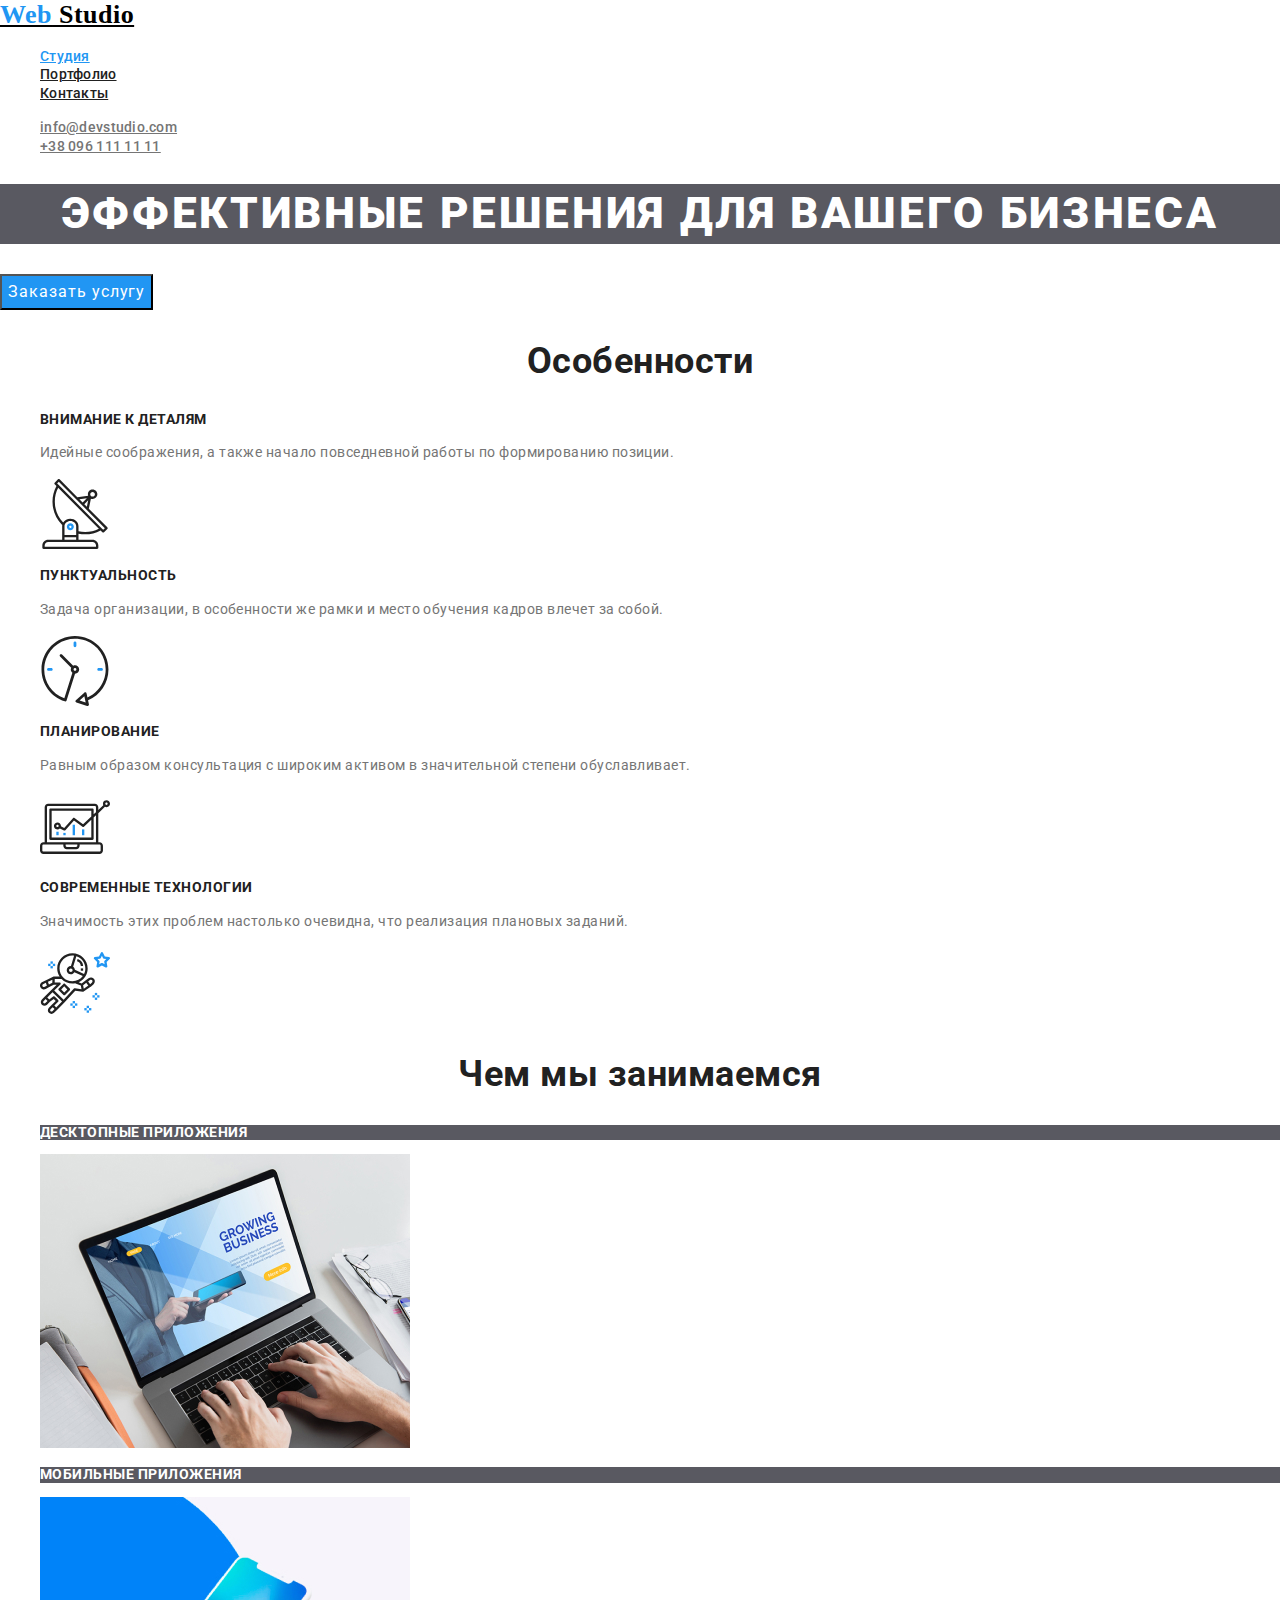
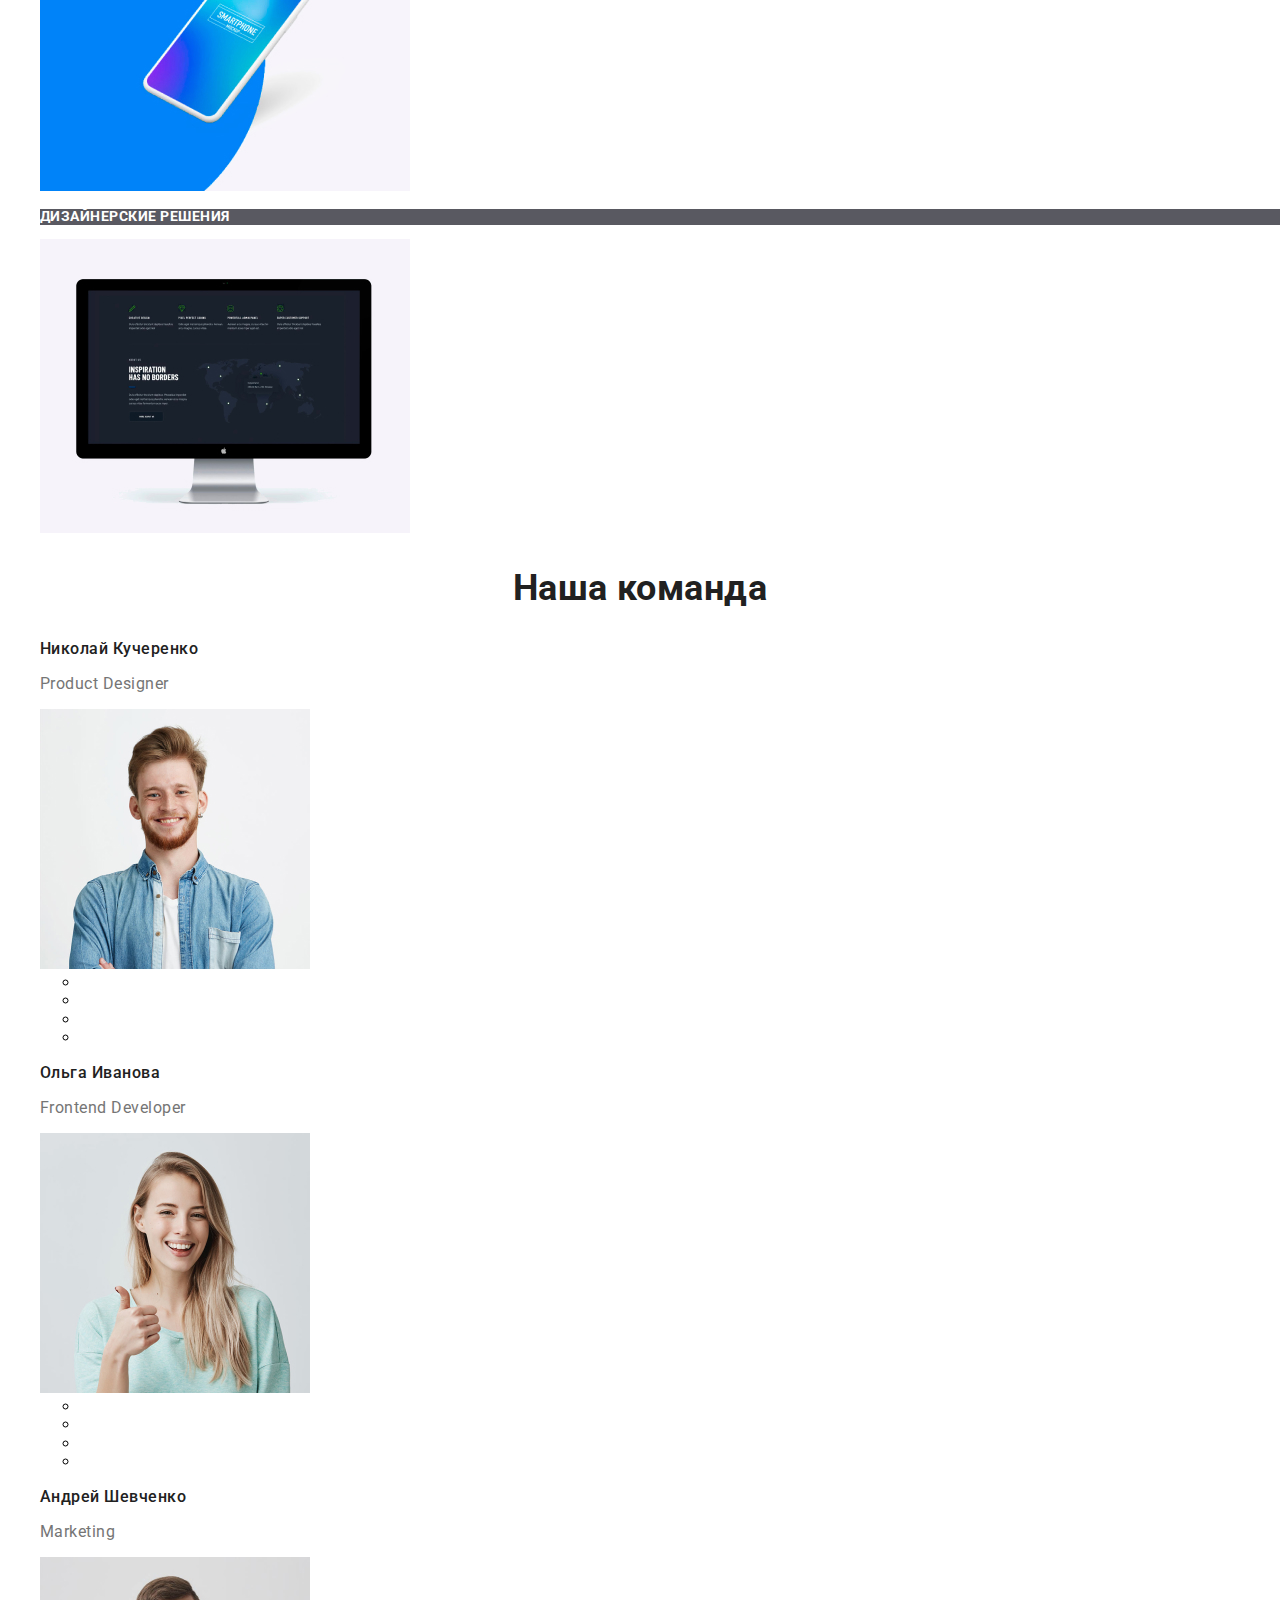
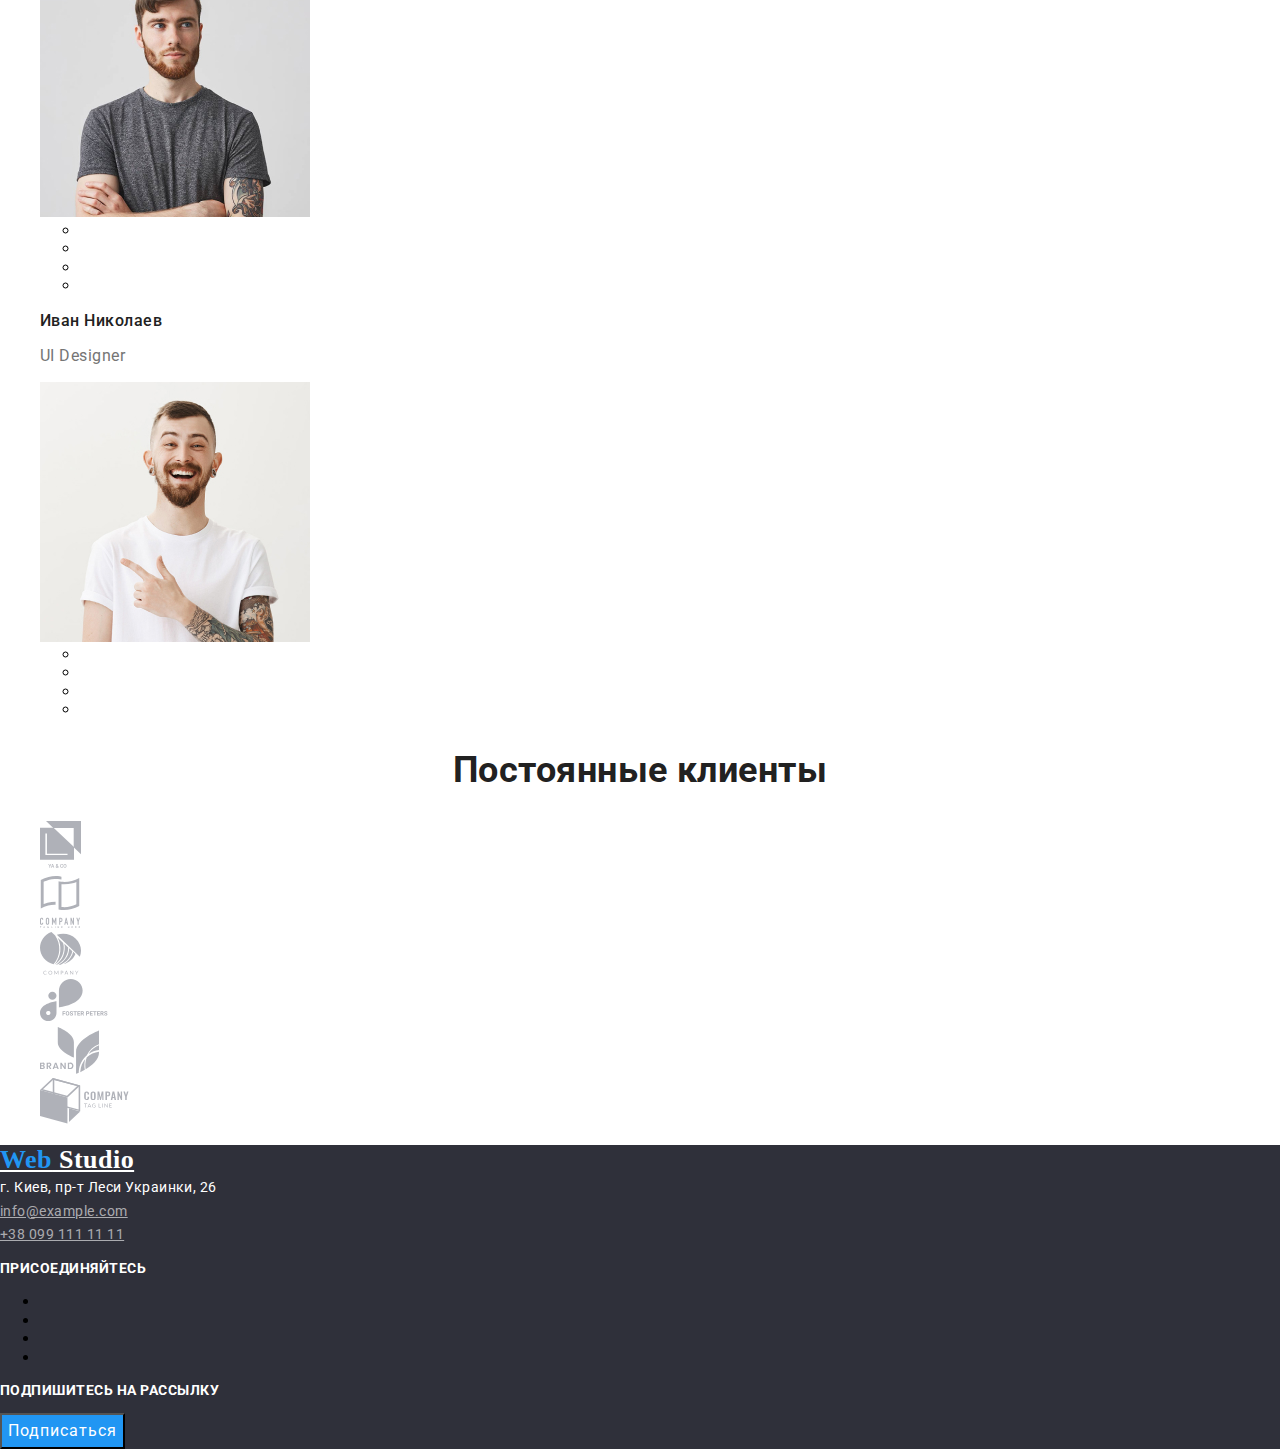
==== index.html @ f07bfd19 "Copied files from hw 2" ====
<!DOCTYPE html>
<html lang="ru">
  <head>
    <meta charset="UTF-8" />
    <meta name="viewport" content="width=device-width, initial-scale=1.0" />
    <title>Студия</title>
    <link
      href="https://fonts.googleapis.com/css2?family=Raleway:wght@700&family=Roboto:wght@400;500;700;900&display=swap"
      rel="stylesheet"
    />
    <link rel="stylesheet" href="./css/normalize.css" />
    <link rel="stylesheet" href="./css/common.css" />
    <link rel="stylesheet" href="./css/main.css" />
  </head>

  <body>
    <!-- Header container -->
    <header>
      <nav>
        <a href="/" class="logo"><span class="logo-web">Web</span> Studio</a>

        <ul class="navigation list">
          <li><a href="" class="link current">Студия</a></li>
          <li><a href="./portfolio.html" class="link">Портфолио</a></li>
          <li><a href="" class="link">Контакты</a></li>
        </ul>
      </nav>

      <ul class="contacts-nav list">
        <li>
          <a href="mailto:info@devstudio.com">info@devstudio.com</a>
        </li>
        <li>
          <a href="tel:+380961111111">+38 096 111 11 11</a>
        </li>
      </ul>
    </header>

    <main>
      <!-- Hero section 1 -->
      <section class="hero">
        <h1 class="hero-title">Эффективные решения для вашего бизнеса</h1>
        <button class="button">Заказать услугу</button>
      </section>

      <!--   Особенности section 2 -->
      <section class="section">
        <h2 class="section-title">Особенности</h2>
        <ul class="list">
          <li>
            <h3>Внимание к деталям</h3>
            <p class="section-text">
              Идейные соображения, а также начало повседневной работы по
              формированию позиции.
            </p>
            <img src="./images/antenna.svg" alt="Антенна" />
          </li>
          <li>
            <h3>Пунктуальность</h3>
            <p class="section-text">
              Задача организации, в особенности же рамки и место обучения кадров
              влечет за собой.
            </p>
            <img src="./images/clock.svg" alt="Часы" />
          </li>
          <li>
            <h3>Планирование</h3>
            <p class="section-text">
              Равным образом консультация с широким активом в значительной
              степени обуславливает.
            </p>
            <img src="./images/diagram.svg" alt="Диаграмма" />
          </li>
          <li>
            <h3>Современные технологии</h3>
            <p class="section-text">
              Значимость этих проблем настолько очевидна, что реализация
              плановых заданий.
            </p>
            <img src="./images/astronaut.svg" alt="Астронавт" />
          </li>
        </ul>
      </section>

      <!-- Чем мы занимаемся section 3-->
      <section class="section">
        <h2 class="section-title">Чем мы занимаемся</h2>
        <ul class="work-item list">
          <li>
            <h3>Десктопные приложения</h3>
            <img
              src="./images/desktop.jpg"
              alt="Изображение ноутбука"
              width="370"
            />
          </li>
          <li>
            <h3>Мобильные приложения</h3>
            <img
              src="./images/mobile.jpg"
              alt="Изображение мобильного телефона"
              width="370"
            />
          </li>
          <li>
            <h3>Дизайнерские решения</h3>
            <img
              src="./images/monitor.jpg"
              alt="Изображение монитора"
              width="370"
            />
          </li>
        </ul>
      </section>
      <!-- Наша команда section 4 -->
      <section class="section">
        <h2 class="section-title">Наша команда</h2>
        <ul class="list">
          <li>
            <h3 class="team-title">Николай Кучеренко</h3>
            <p class="team-text" lang="en">Product Designer</p>
            <img
              src="./images/designer.jpg"
              alt="Дизайнер Николай Кучеренко"
              width="270"
            />
            <ul>
              <li>
                <a href="" aria-label="ссылка Инстаграм"></a>
              </li>
              <li>
                <a href="" aria-label="ссылка Твиттер"></a>
              </li>
              <li>
                <a href="" aria-label="ссылка Фейсбук"></a>
              </li>
              <li>
                <a href="" aria-label="ссылка Линкедин"></a>
              </li>
            </ul>
          </li>
          <li>
            <h3 class="team-title">Ольга Иванова</h3>
            <p class="team-text" lang="en">Frontend Developer</p>
            <img
              src="./images/developer.jpg"
              alt="Фронтенд Ольга Иванова"
              width="270"
            />
            <ul>
              <li>
                <a href="" aria-label="ссылка Инстаграм"></a>
              </li>
              <li>
                <a href="" aria-label="ссылка Твиттер"></a>
              </li>
              <li>
                <a href="" aria-label="ссылка Фейсбук"></a>
              </li>
              <li>
                <a href="" aria-label="ссылка Линкедин"></a>
              </li>
            </ul>
          </li>
          <li>
            <h3 class="team-title">Андрей Шевченко</h3>
            <p class="team-text" lang="en">Marketing</p>
            <img
              src="./images/marketing.jpg"
              alt="Маркетолог Андрей Шевченко"
              width="270"
            />
            <ul>
              <li>
                <a href="" aria-label="ссылка Инстаграм"></a>
              </li>
              <li>
                <a href="" aria-label="ссылка Твиттер"></a>
              </li>
              <li>
                <a href="" aria-label="ссылка Фейсбук"></a>
              </li>
              <li>
                <a href="" aria-label="ссылка Линкедин"></a>
              </li>
            </ul>
          </li>
          <li>
            <h3 class="team-title">Иван Николаев</h3>
            <p class="team-text" lang="en">UI Designer</p>
            <img
              src="./images/ui.jpg"
              alt="Дизайнер Иван Николаев"
              width="270"
            />
            <ul>
              <li>
                <a href="" aria-label="ссылка Инстаграм"></a>
              </li>
              <li>
                <a href="" aria-label="ссылка Твиттер"></a>
              </li>
              <li>
                <a href="" aria-label="ссылка Фейсбук"></a>
              </li>
              <li>
                <a href="" aria-label="ссылка Линкедин"></a>
              </li>
            </ul>
          </li>
        </ul>
      </section>
      <!-- Постоянные клиенты section 5 -->
      <section class="section">
        <h2 class="section-title">Постоянные клиенты</h2>
        <ul class="list">
          <li>
            <a href="">
              <img src="./images/logo1.svg" alt="Логотип компании" />
            </a>
          </li>
          <li>
            <a href="">
              <img src="./images/logo2.svg" alt="Логотип компании" />
            </a>
          </li>
          <li>
            <a href="">
              <img src="./images/logo3.svg" alt="Логотип компании" />
            </a>
          </li>
          <li>
            <a href="">
              <img src="./images/logo4.svg" alt="Логотип компании" />
            </a>
          </li>
          <li>
            <a href="">
              <img src="./images/logo5.svg" alt="Логотип компании" />
            </a>
          </li>
          <li>
            <a href="">
              <img src="./images/logo6.svg" alt="Логотип компании" />
            </a>
          </li>
        </ul>
      </section>
    </main>

    <!-- Footer container-->
    <footer class="footer">
      <div>
        <a href="/" class="footer-logo"
          ><span class="logo-web">Web</span> Studio</a
        >
        <address class="adress">
          г. Киев, пр-т Леси Украинки, 26 <br />
          <a href="mailto:info@example.com">info@example.com</a><br />
          <a href="tel:+380991111111">+38 099 111 11 11</a>
        </address>
      </div>

      <div>
        <p class="footer-title">Присоединяйтесь</p>
        <ul>
          <li>
            <a href="" aria-label="ссылка Инстаграм"></a>
          </li>
          <li>
            <a href="" aria-label="ссылка Твиттер"></a>
          </li>
          <li>
            <a href="" aria-label="ссылка Фейсбук"></a>
          </li>
          <li>
            <a href="" aria-label="ссылка Линкедин"></a>
          </li>
        </ul>
      </div>

      <div>
        <p class="footer-title">Подпишитесь на рассылку</p>
        <button class="button">Подписаться</button>
      </div>
    </footer>
  </body>
</html>
---- css/main.css ----
/*секция Преимущества  внимание к деталям - hover */
/* Контакты hover +focus */

/* основной color: #212121; секции*/
/* вторичный color: #757575; абзацы */
/* белый color: #FFFFFF; h1, футер, чем мы занимаемся */
/* синий акцент color: #2196F3; ховер, фон кнопок, синий цвет */
/* футер rgba(255, 255, 255, 0.6); */
/* вторичный background: #F5F4FA */

:root {
  --primary-text-color: #757575;
  --title-text-color: #212121;
  --accent-color: #2196f3;
  --white-color: #ffffff;
}
body {
  /* color: #212121; */
  background-color: var(--white-color);

  font-family: Roboto, sans-serif;
  font-weight: 700;
  letter-spacing: 0.03em;
}
h3 {
  color: var(--title-text-color);

  font-size: 14px;
  line-height: 1.14;
  text-transform: uppercase;
}
.list {
  list-style: none;
}

/* Header/Navigation */
.logo {
  color: #000000;

  font-family: Raleway sans-serif;
  font-size: 26px;
  line-height: 1.19;
}
.logo-web {
  color: var(--accent-color);

  font-family: Raleway sans-serif;
  font-size: 26px;
  line-height: 1.19;
}

.navigation .link {
  color: var(--title-text-color);

  font-weight: 500;
  font-size: 14px;
  line-height: 1.14;
  letter-spacing: 0.02em;
}
.navigation .link:hover,
.navigation .link:focus {
  color: var(--accent-color);
}
.navigation .link.current {
  color: var(--accent-color);
}

.contacts-nav a {
  color: var(--primary-text-color);

  font-weight: 500;
  font-size: 14px;
  line-height: 1.14;
  letter-spacing: 0.02em;
}
.contacts-nav a:hover,
.contacts-nav a:focus {
  color: var(--accent-color);
}

/* Hero section 1 */
.hero {
}
.hero-title {
  color: var(--white-color);
  background-color: rgba(47, 48, 58, 0.8);

  font-weight: 900;
  font-size: 44px;
  line-height: 1.36;
  text-align: center;
  letter-spacing: 0.06em;
  text-transform: uppercase;
}
.button {
  font-family: inherit;
  color: var(--white-color);
  background-color: var(--accent-color);

  font-size: 16px;
  line-height: 1.875;
  letter-spacing: 0.06em;

  text-align: center;
}

/* Sections */
.section {
}
.section-title {
  color: var(--title-text-color);

  font-size: 36px;
  line-height: 1.17;
  text-align: center;
}
.section-text {
  color: var(--primary-text-color);

  font-weight: 400;
  font-size: 14px;
  line-height: 1.71;
}

.work-item h3 {
  color: var(--white-color);
  background-color: rgba(47, 48, 58, 0.8);

  font-size: 14px;
  line-height: 1.14;
  text-transform: uppercase;
}
.team-title {
  color: var(--title-text-color);

  font-weight: 500;
  font-size: 16px;
  line-height: 1.19;
  text-transform: none;
}
.team-text {
  color: var(--primary-text-color);

  font-weight: 400;
  font-size: 16px;
  line-height: 1.19;
}

/* Footer */
.footer {
  background-color: #2f303a;
}
.footer-logo {
  color: var(--white-color);

  font-family: Raleway sans-serif;
  font-size: 26px;
  line-height: 1.19;
}
.adress {
  color: var(--white-color);

  font-style: normal;
  font-weight: 400;
  font-size: 14px;
  line-height: 1.71;
}
.adress a {
  color: rgba(255, 255, 255, 0.6);
}
.footer-title {
  color: var(--white-color);

  font-size: 14px;
  line-height: 1.14;
  text-transform: uppercase;
}

/* ПОРТФОЛИО */
.work-types {
}
.portfolio-button {
  color: var(--title-text-color);
  background-color: #f5f4fa;

  font-weight: 500;
  font-size: 16px;
  line-height: 1.625;
}
.work-types button:hover,
.work-types button:focus {
  color: var(--white-color);
  background-color: var(--accent-color);
}

.portfolio-title {
  color: var(--title-text-color);

  font-size: 18px;
  line-height: 2;
  letter-spacing: 0.06em;
}
.portfolio-text {
  color: var(--primary-text-color);

  font-weight: 400;
  font-size: 16px;
  line-height: 1.875;
}
.description {
  color: var(--title-text-color);

  font-weight: normal;
  font-size: 18px;
  line-height: 1.56;
}
.description:hover {
  color: var(--white-color);
  background-color: var(--accent-color);
}
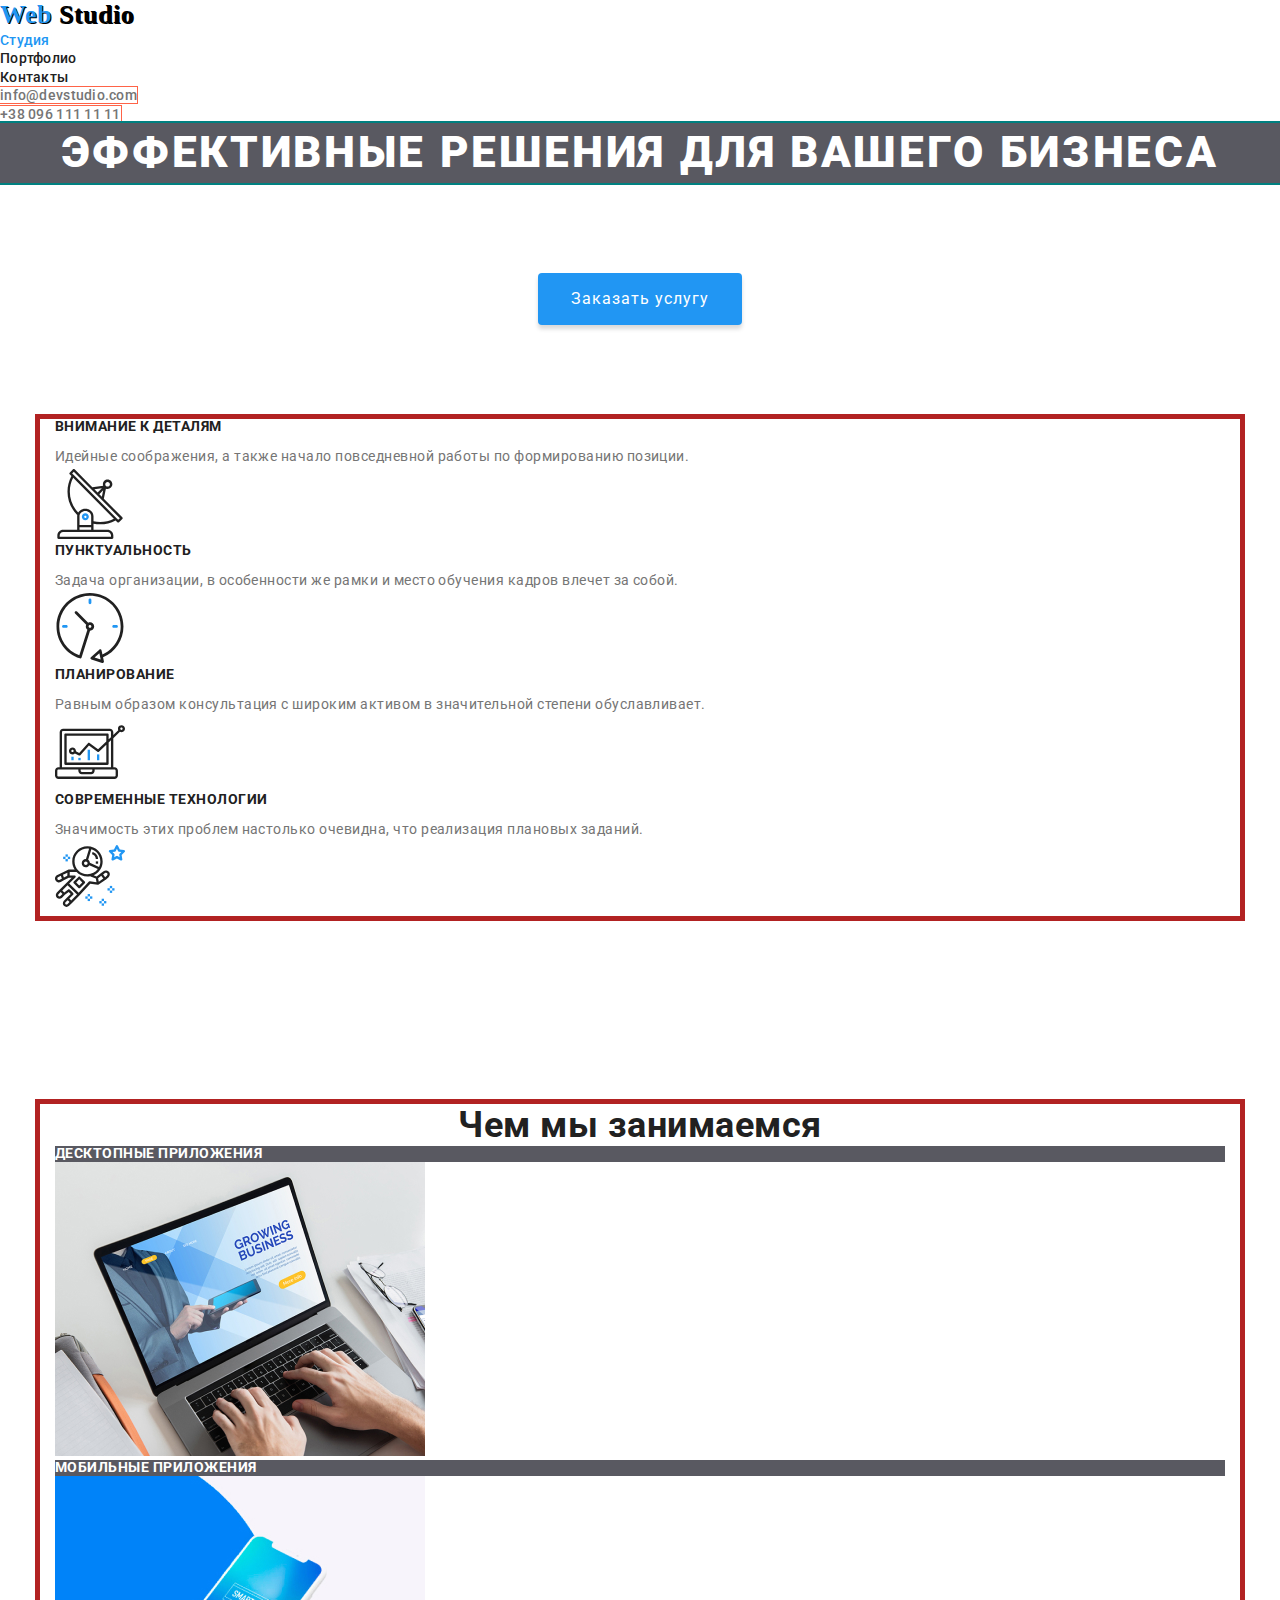
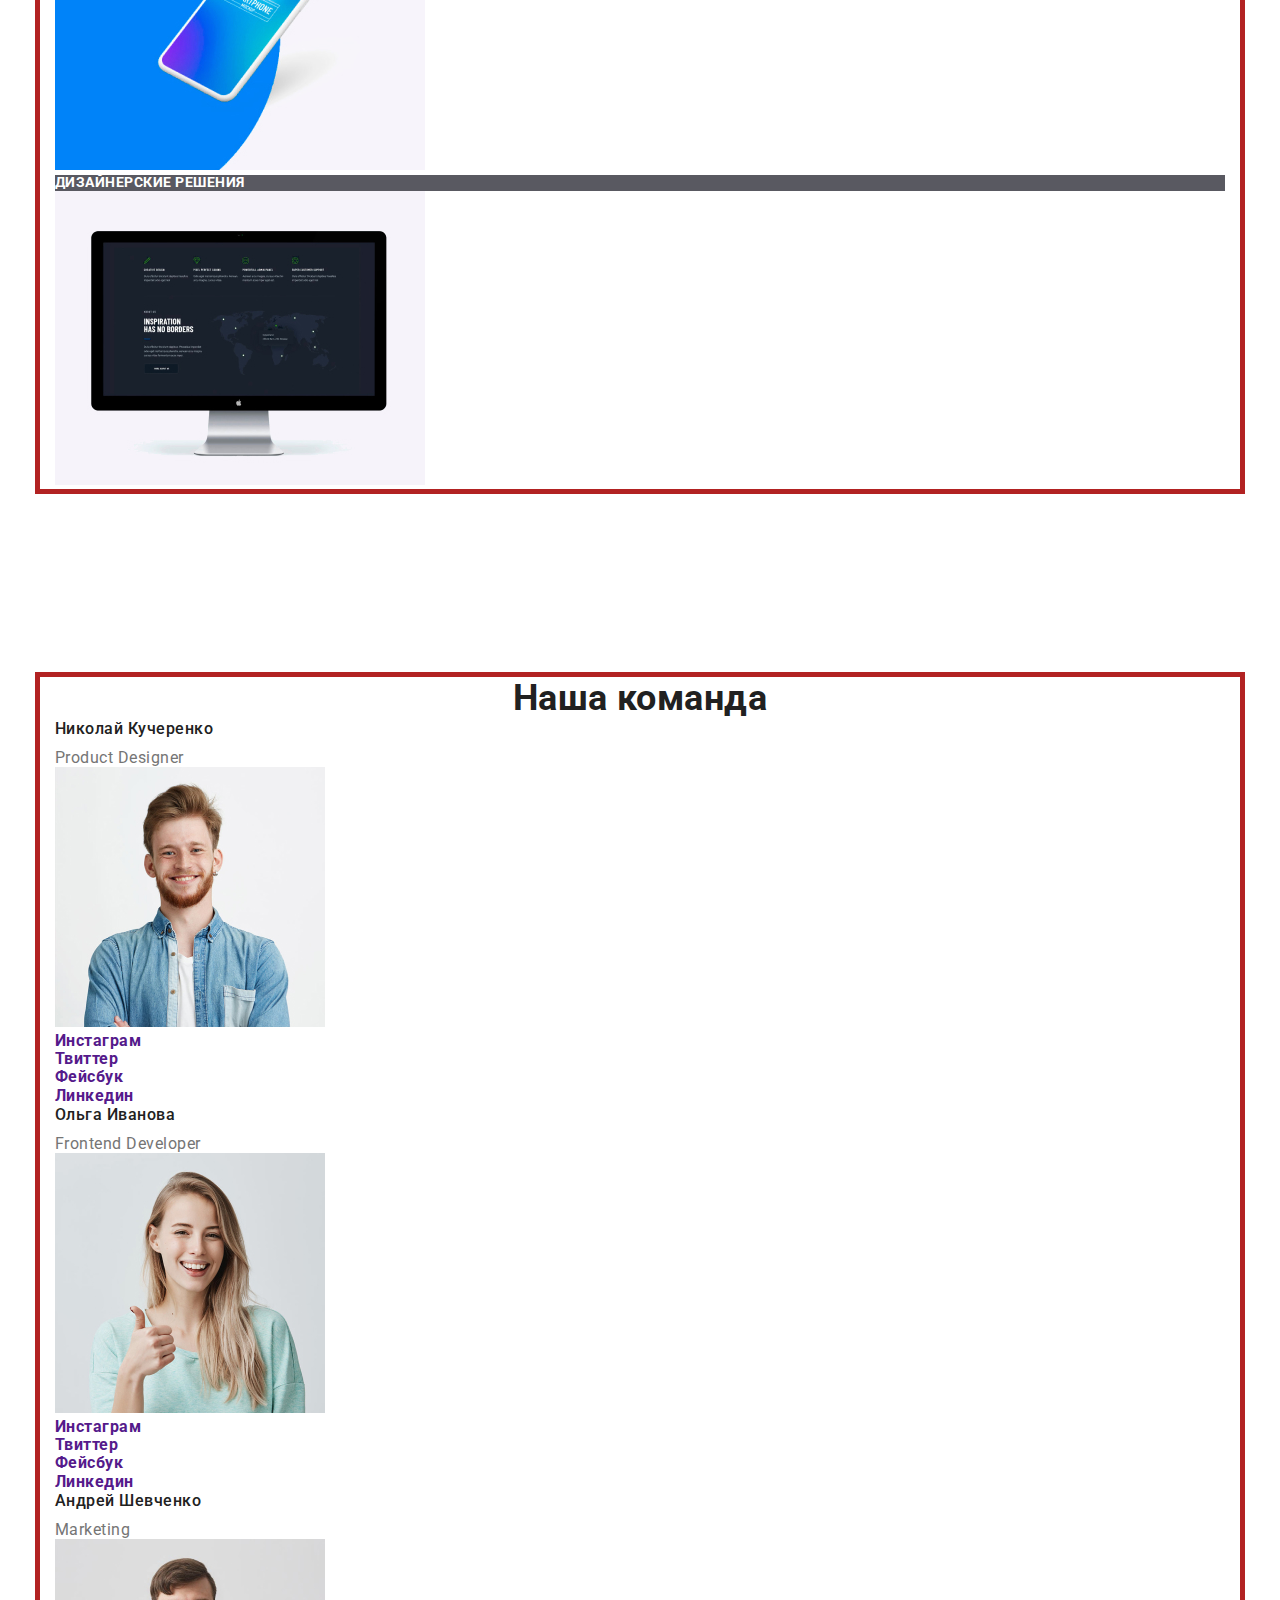
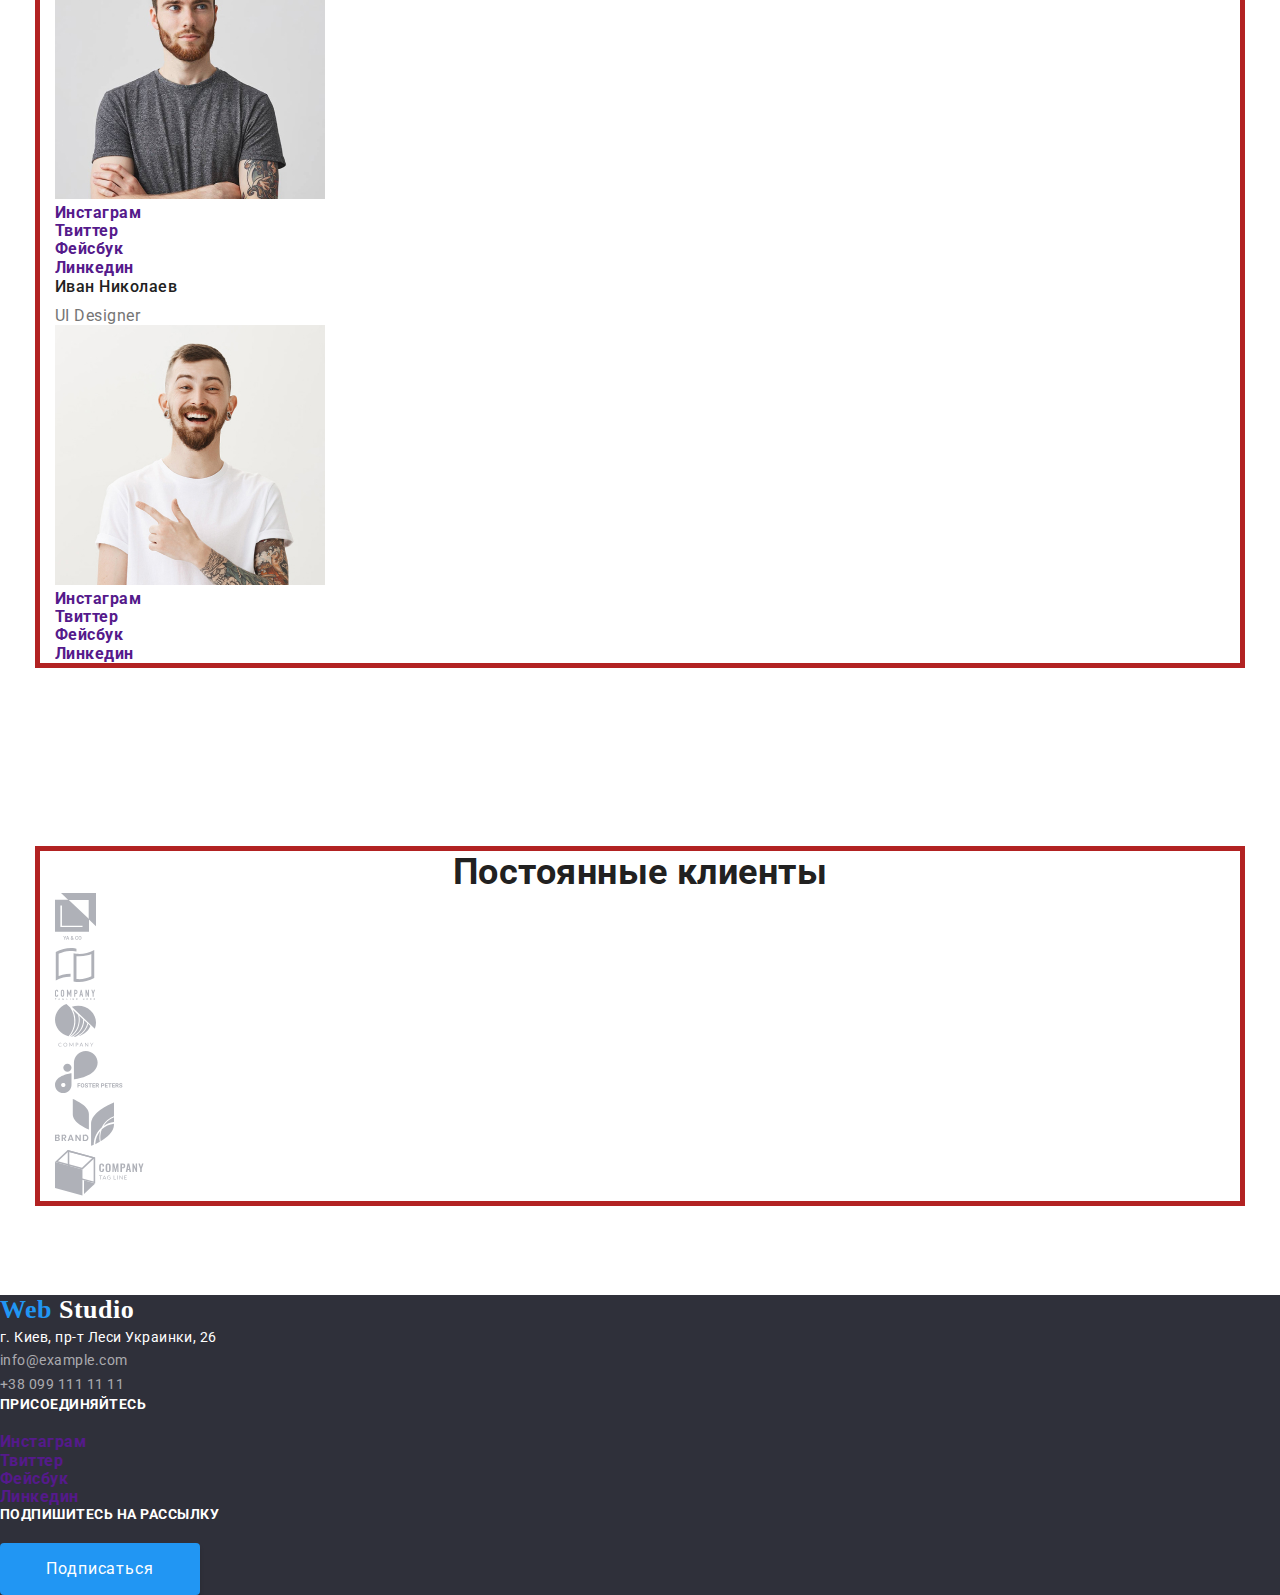
==== commit 6c1eb435: "Добавляет блоки" ====
--- a/index.html
+++ b/index.html
@@ -45,206 +45,215 @@
 
       <!--   Особенности section 2 -->
       <section class="section">
-        <h2 class="section-title">Особенности</h2>
-        <ul class="list">
-          <li>
-            <h3>Внимание к деталям</h3>
-            <p class="section-text">
-              Идейные соображения, а также начало повседневной работы по
-              формированию позиции.
-            </p>
-            <img src="./images/antenna.svg" alt="Антенна" />
-          </li>
-          <li>
-            <h3>Пунктуальность</h3>
-            <p class="section-text">
-              Задача организации, в особенности же рамки и место обучения кадров
-              влечет за собой.
-            </p>
-            <img src="./images/clock.svg" alt="Часы" />
-          </li>
-          <li>
-            <h3>Планирование</h3>
-            <p class="section-text">
-              Равным образом консультация с широким активом в значительной
-              степени обуславливает.
-            </p>
-            <img src="./images/diagram.svg" alt="Диаграмма" />
-          </li>
-          <li>
-            <h3>Современные технологии</h3>
-            <p class="section-text">
-              Значимость этих проблем настолько очевидна, что реализация
-              плановых заданий.
-            </p>
-            <img src="./images/astronaut.svg" alt="Астронавт" />
-          </li>
-        </ul>
+        <div class="container">
+          <h2 class="is-hidden">Особенности</h2>
+          <ul class="list">
+            <li>
+              <h3 class="features-title">Внимание к деталям</h3>
+              <p class="section-text">
+                Идейные соображения, а также начало повседневной работы по
+                формированию позиции.
+              </p>
+              <img src="./images/antenna.svg" alt="Антенна" />
+            </li>
+            <li>
+              <h3 class="features-title">Пунктуальность</h3>
+              <p class="section-text">
+                Задача организации, в особенности же рамки и место обучения
+                кадров влечет за собой.
+              </p>
+              <img src="./images/clock.svg" alt="Часы" />
+            </li>
+            <li>
+              <h3 class="features-title">Планирование</h3>
+              <p class="section-text">
+                Равным образом консультация с широким активом в значительной
+                степени обуславливает.
+              </p>
+              <img src="./images/diagram.svg" alt="Диаграмма" />
+            </li>
+            <li>
+              <h3 class="features-title">Современные технологии</h3>
+              <p class="section-text">
+                Значимость этих проблем настолько очевидна, что реализация
+                плановых заданий.
+              </p>
+              <img src="./images/astronaut.svg" alt="Астронавт" />
+            </li>
+          </ul>
+        </div>
       </section>
 
       <!-- Чем мы занимаемся section 3-->
       <section class="section">
-        <h2 class="section-title">Чем мы занимаемся</h2>
-        <ul class="work-item list">
-          <li>
-            <h3>Десктопные приложения</h3>
-            <img
-              src="./images/desktop.jpg"
-              alt="Изображение ноутбука"
-              width="370"
-            />
-          </li>
-          <li>
-            <h3>Мобильные приложения</h3>
-            <img
-              src="./images/mobile.jpg"
-              alt="Изображение мобильного телефона"
-              width="370"
-            />
-          </li>
-          <li>
-            <h3>Дизайнерские решения</h3>
-            <img
-              src="./images/monitor.jpg"
-              alt="Изображение монитора"
-              width="370"
-            />
-          </li>
-        </ul>
-      </section>
+        <div class="container">
+          <h2 class="section-title">Чем мы занимаемся</h2>
+          <ul class="work-item list">
+            <li>
+              <h3 class="work-title">Десктопные приложения</h3>
+              <img
+                src="./images/desktop.jpg"
+                alt="Изображение ноутбука"
+                width="370"
+              />
+            </li>
+            <li>
+              <h3 class="work-title">Мобильные приложения</h3>
+              <img
+                src="./images/mobile.jpg"
+                alt="Изображение мобильного телефона"
+                width="370"
+              />
+            </li>
+            <li>
+              <h3 class="work-title">Дизайнерские решения</h3>
+              <img
+                src="./images/monitor.jpg"
+                alt="Изображение монитора"
+                width="370"
+              />
+            </li>
+          </ul>
+        </div>
+      </section>
+
       <!-- Наша команда section 4 -->
       <section class="section">
-        <h2 class="section-title">Наша команда</h2>
-        <ul class="list">
-          <li>
-            <h3 class="team-title">Николай Кучеренко</h3>
-            <p class="team-text" lang="en">Product Designer</p>
-            <img
-              src="./images/designer.jpg"
-              alt="Дизайнер Николай Кучеренко"
-              width="270"
-            />
-            <ul>
-              <li>
-                <a href="" aria-label="ссылка Инстаграм"></a>
-              </li>
-              <li>
-                <a href="" aria-label="ссылка Твиттер"></a>
-              </li>
-              <li>
-                <a href="" aria-label="ссылка Фейсбук"></a>
-              </li>
-              <li>
-                <a href="" aria-label="ссылка Линкедин"></a>
-              </li>
-            </ul>
-          </li>
-          <li>
-            <h3 class="team-title">Ольга Иванова</h3>
-            <p class="team-text" lang="en">Frontend Developer</p>
-            <img
-              src="./images/developer.jpg"
-              alt="Фронтенд Ольга Иванова"
-              width="270"
-            />
-            <ul>
-              <li>
-                <a href="" aria-label="ссылка Инстаграм"></a>
-              </li>
-              <li>
-                <a href="" aria-label="ссылка Твиттер"></a>
-              </li>
-              <li>
-                <a href="" aria-label="ссылка Фейсбук"></a>
-              </li>
-              <li>
-                <a href="" aria-label="ссылка Линкедин"></a>
-              </li>
-            </ul>
-          </li>
-          <li>
-            <h3 class="team-title">Андрей Шевченко</h3>
-            <p class="team-text" lang="en">Marketing</p>
-            <img
-              src="./images/marketing.jpg"
-              alt="Маркетолог Андрей Шевченко"
-              width="270"
-            />
-            <ul>
-              <li>
-                <a href="" aria-label="ссылка Инстаграм"></a>
-              </li>
-              <li>
-                <a href="" aria-label="ссылка Твиттер"></a>
-              </li>
-              <li>
-                <a href="" aria-label="ссылка Фейсбук"></a>
-              </li>
-              <li>
-                <a href="" aria-label="ссылка Линкедин"></a>
-              </li>
-            </ul>
-          </li>
-          <li>
-            <h3 class="team-title">Иван Николаев</h3>
-            <p class="team-text" lang="en">UI Designer</p>
-            <img
-              src="./images/ui.jpg"
-              alt="Дизайнер Иван Николаев"
-              width="270"
-            />
-            <ul>
-              <li>
-                <a href="" aria-label="ссылка Инстаграм"></a>
-              </li>
-              <li>
-                <a href="" aria-label="ссылка Твиттер"></a>
-              </li>
-              <li>
-                <a href="" aria-label="ссылка Фейсбук"></a>
-              </li>
-              <li>
-                <a href="" aria-label="ссылка Линкедин"></a>
-              </li>
-            </ul>
-          </li>
-        </ul>
+        <div class="container">
+          <h2 class="section-title">Наша команда</h2>
+          <ul class="list">
+            <li>
+              <h3 class="team-title">Николай Кучеренко</h3>
+              <p class="team-text" lang="en">Product Designer</p>
+              <img
+                src="./images/designer.jpg"
+                alt="Дизайнер Николай Кучеренко"
+                width="270"
+              />
+              <ul class="list">
+                <li>
+                  <a href="" aria-label="ссылка Инстаграм">Инстаграм</a>
+                </li>
+                <li>
+                  <a href="" aria-label="ссылка Твиттер">Твиттер</a>
+                </li>
+                <li>
+                  <a href="" aria-label="ссылка Фейсбук">Фейсбук</a>
+                </li>
+                <li>
+                  <a href="" aria-label="ссылка Линкедин">Линкедин</a>
+                </li>
+              </ul>
+            </li>
+            <li>
+              <h3 class="team-title">Ольга Иванова</h3>
+              <p class="team-text" lang="en">Frontend Developer</p>
+              <img
+                src="./images/developer.jpg"
+                alt="Фронтенд Ольга Иванова"
+                width="270"
+              />
+              <ul class="list">
+                <li>
+                  <a href="" aria-label="ссылка Инстаграм">Инстаграм</a>
+                </li>
+                <li>
+                  <a href="" aria-label="ссылка Твиттер">Твиттер</a>
+                </li>
+                <li>
+                  <a href="" aria-label="ссылка Фейсбук">Фейсбук</a>
+                </li>
+                <li>
+                  <a href="" aria-label="ссылка Линкедин">Линкедин</a>
+                </li>
+              </ul>
+            </li>
+            <li>
+              <h3 class="team-title">Андрей Шевченко</h3>
+              <p class="team-text" lang="en">Marketing</p>
+              <img
+                src="./images/marketing.jpg"
+                alt="Маркетолог Андрей Шевченко"
+                width="270"
+              />
+              <ul class="list">
+                <li>
+                  <a href="" aria-label="ссылка Инстаграм">Инстаграм</a>
+                </li>
+                <li>
+                  <a href="" aria-label="ссылка Твиттер">Твиттер</a>
+                </li>
+                <li>
+                  <a href="" aria-label="ссылка Фейсбук">Фейсбук</a>
+                </li>
+                <li>
+                  <a href="" aria-label="ссылка Линкедин">Линкедин</a>
+                </li>
+              </ul>
+            </li>
+            <li>
+              <h3 class="team-title">Иван Николаев</h3>
+              <p class="team-text" lang="en">UI Designer</p>
+              <img
+                src="./images/ui.jpg"
+                alt="Дизайнер Иван Николаев"
+                width="270"
+              />
+              <ul class="list">
+                <li>
+                  <a href="" aria-label="ссылка Инстаграм">Инстаграм</a>
+                </li>
+                <li>
+                  <a href="" aria-label="ссылка Твиттер">Твиттер</a>
+                </li>
+                <li>
+                  <a href="" aria-label="ссылка Фейсбук">Фейсбук</a>
+                </li>
+                <li>
+                  <a href="" aria-label="ссылка Линкедин">Линкедин</a>
+                </li>
+              </ul>
+            </li>
+          </ul>
+        </div>
       </section>
       <!-- Постоянные клиенты section 5 -->
       <section class="section">
-        <h2 class="section-title">Постоянные клиенты</h2>
-        <ul class="list">
-          <li>
-            <a href="">
-              <img src="./images/logo1.svg" alt="Логотип компании" />
-            </a>
-          </li>
-          <li>
-            <a href="">
-              <img src="./images/logo2.svg" alt="Логотип компании" />
-            </a>
-          </li>
-          <li>
-            <a href="">
-              <img src="./images/logo3.svg" alt="Логотип компании" />
-            </a>
-          </li>
-          <li>
-            <a href="">
-              <img src="./images/logo4.svg" alt="Логотип компании" />
-            </a>
-          </li>
-          <li>
-            <a href="">
-              <img src="./images/logo5.svg" alt="Логотип компании" />
-            </a>
-          </li>
-          <li>
-            <a href="">
-              <img src="./images/logo6.svg" alt="Логотип компании" />
-            </a>
-          </li>
-        </ul>
+        <div class="container">
+          <h2 class="section-title">Постоянные клиенты</h2>
+          <ul class="list">
+            <li>
+              <a href="">
+                <img src="./images/logo1.svg" alt="Логотип компании" />
+              </a>
+            </li>
+            <li>
+              <a href="">
+                <img src="./images/logo2.svg" alt="Логотип компании" />
+              </a>
+            </li>
+            <li>
+              <a href="">
+                <img src="./images/logo3.svg" alt="Логотип компании" />
+              </a>
+            </li>
+            <li>
+              <a href="">
+                <img src="./images/logo4.svg" alt="Логотип компании" />
+              </a>
+            </li>
+            <li>
+              <a href="">
+                <img src="./images/logo5.svg" alt="Логотип компании" />
+              </a>
+            </li>
+            <li>
+              <a href="">
+                <img src="./images/logo6.svg" alt="Логотип компании" />
+              </a>
+            </li>
+          </ul>
+        </div>
       </section>
     </main>
 
@@ -263,18 +272,18 @@
 
       <div>
         <p class="footer-title">Присоединяйтесь</p>
-        <ul>
-          <li>
-            <a href="" aria-label="ссылка Инстаграм"></a>
-          </li>
-          <li>
-            <a href="" aria-label="ссылка Твиттер"></a>
-          </li>
-          <li>
-            <a href="" aria-label="ссылка Фейсбук"></a>
-          </li>
-          <li>
-            <a href="" aria-label="ссылка Линкедин"></a>
+        <ul class="list">
+          <li>
+            <a href="" aria-label="ссылка Инстаграм">Инстаграм</a>
+          </li>
+          <li>
+            <a href="" aria-label="ссылка Твиттер">Твиттер</a>
+          </li>
+          <li>
+            <a href="" aria-label="ссылка Фейсбук">Фейсбук</a>
+          </li>
+          <li>
+            <a href="" aria-label="ссылка Линкедин">Линкедин</a>
           </li>
         </ul>
       </div>
--- a/css/main.css
+++ b/css/main.css
@@ -14,6 +14,16 @@
   --accent-color: #2196f3;
   --white-color: #ffffff;
 }
+html {
+  box-sizing: border-box;
+}
+
+*,
+*::before,
+*::after {
+  box-sizing: inherit;
+}
+
 body {
   /* color: #212121; */
   background-color: var(--white-color);
@@ -22,6 +32,19 @@
   font-weight: 700;
   letter-spacing: 0.03em;
 }
+
+.container {
+  width: 1200px;
+  padding-left: 15px;
+  padding-right: 15px;
+  margin-right: auto;
+  margin-left: auto;
+
+  outline: 5px solid firebrick;
+}
+a {
+  text-decoration: none;
+}
 h3 {
   color: var(--title-text-color);
 
@@ -31,6 +54,8 @@
 }
 .list {
   list-style: none;
+  margin: 0;
+  padding: 0;
 }
 
 /* Header/Navigation */
@@ -40,6 +65,7 @@
   font-family: Raleway sans-serif;
   font-size: 26px;
   line-height: 1.19;
+  text-shadow: 1px 1px #000000;
 }
 .logo-web {
   color: var(--accent-color);
@@ -72,6 +98,8 @@
   font-size: 14px;
   line-height: 1.14;
   letter-spacing: 0.02em;
+
+  outline: 1px solid tomato;
 }
 .contacts-nav a:hover,
 .contacts-nav a:focus {
@@ -80,6 +108,7 @@
 
 /* Hero section 1 */
 .hero {
+  text-align: center;
 }
 .hero-title {
   color: var(--white-color);
@@ -88,9 +117,12 @@
   font-weight: 900;
   font-size: 44px;
   line-height: 1.36;
-  text-align: center;
   letter-spacing: 0.06em;
   text-transform: uppercase;
+
+  outline: 2px solid teal;
+  margin-top: 0;
+  margin-bottom: 90px;
 }
 .button {
   font-family: inherit;
@@ -102,10 +134,26 @@
   letter-spacing: 0.06em;
 
   text-align: center;
+
+  display: inline-block;
+  padding: 10px 32px;
+  min-width: 200px;
+  border-radius: 4px;
+  border: 1px solid transparent;
+  box-shadow: 0px 4px 4px rgba(0, 0, 0, 0.15);
 }
 
 /* Sections */
+.is-hidden {
+  display: none;
+}
 .section {
+  padding-top: 94px;
+  padding-bottom: 94px;
+}
+.section.no-padding {
+  padding-top: 0;
+  padding-bottom: 0;
 }
 .section-title {
   color: var(--title-text-color);
@@ -113,6 +161,8 @@
   font-size: 36px;
   line-height: 1.17;
   text-align: center;
+
+  margin: 0;
 }
 .section-text {
   color: var(--primary-text-color);
@@ -120,6 +170,14 @@
   font-weight: 400;
   font-size: 14px;
   line-height: 1.71;
+
+  margin-top: 0;
+  margin-bottom: 0;
+}
+.features-title,
+.team-title {
+  margin-top: 0;
+  margin-bottom: 10px;
 }
 
 .work-item h3 {
@@ -130,6 +188,10 @@
   line-height: 1.14;
   text-transform: uppercase;
 }
+.work-title {
+  margin-top: 0;
+  margin-bottom: 0px;
+}
 .team-title {
   color: var(--title-text-color);
 
@@ -144,6 +206,9 @@
   font-weight: 400;
   font-size: 16px;
   line-height: 1.19;
+
+  margin-top: 0;
+  margin-bottom: 0;
 }
 
 /* Footer */
@@ -174,6 +239,9 @@
   font-size: 14px;
   line-height: 1.14;
   text-transform: uppercase;
+
+  margin-top: 0;
+  margin-bottom: 20px;
 }
 
 /* ПОРТФОЛИО */
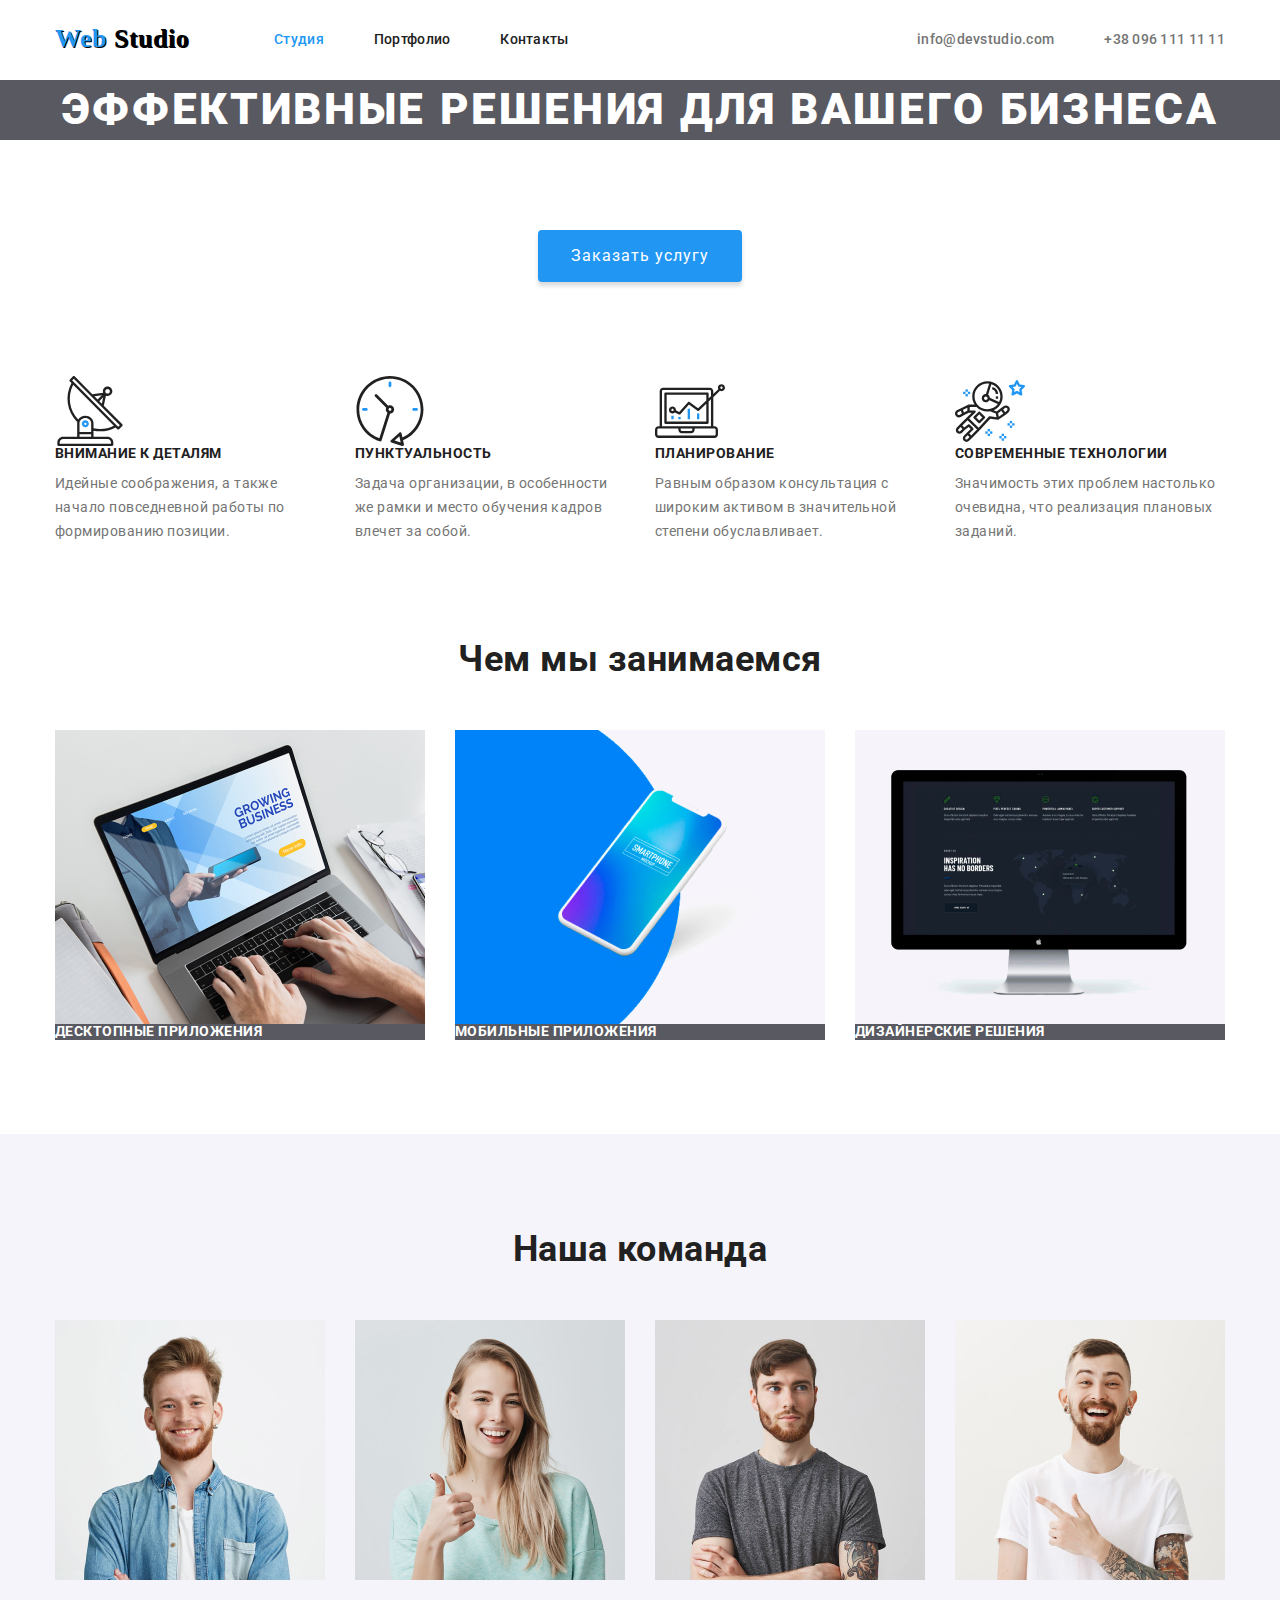
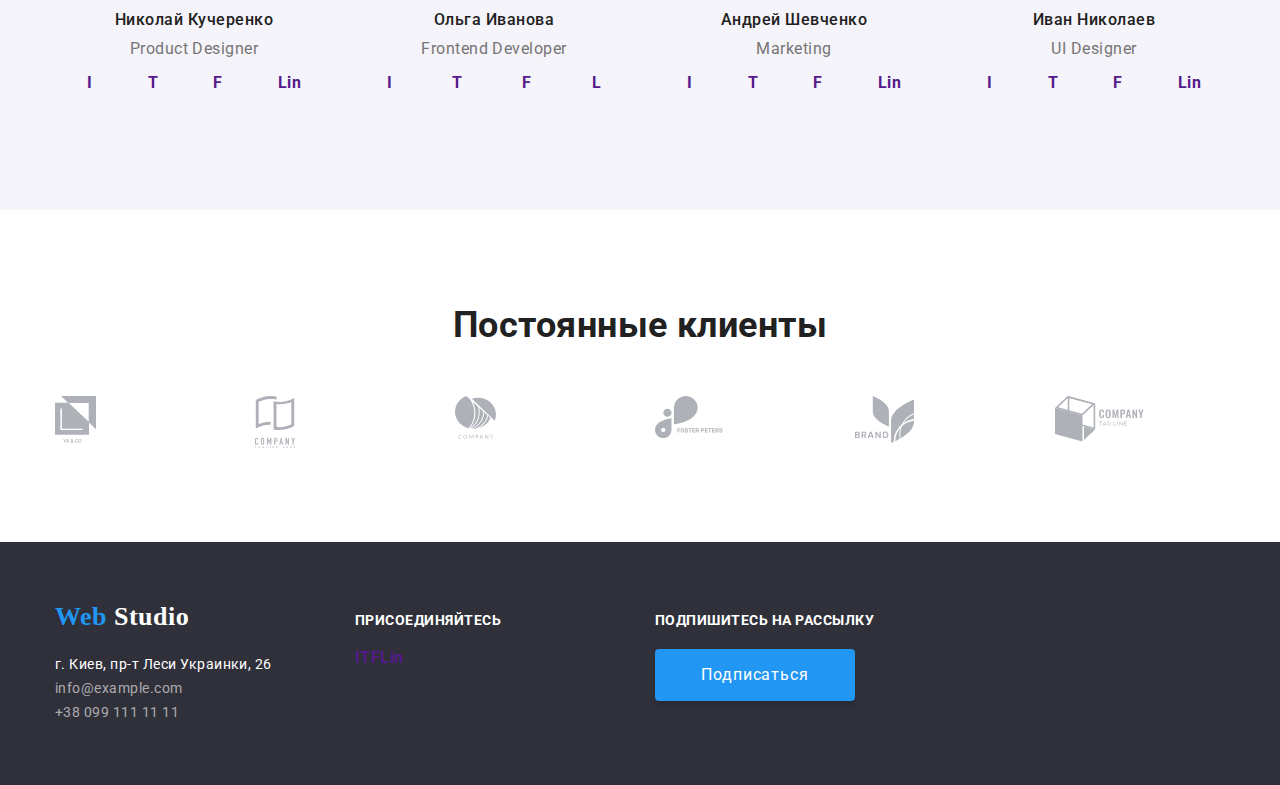
==== commit 503b62c2: "Add flexbox" ====
--- a/index.html
+++ b/index.html
@@ -16,24 +16,32 @@
   <body>
     <!-- Header container -->
     <header>
-      <nav>
-        <a href="/" class="logo"><span class="logo-web">Web</span> Studio</a>
-
-        <ul class="navigation list">
-          <li><a href="" class="link current">Студия</a></li>
-          <li><a href="./portfolio.html" class="link">Портфолио</a></li>
-          <li><a href="" class="link">Контакты</a></li>
+      <div class="container main-nav">
+        <nav class="main-nav">
+          <a href="/" class="logo"> <span class="logo-web">Web</span> Studio</a>
+
+          <ul class="navigation list">
+            <li class="nav-item">
+              <a href="" class="link current">Студия</a>
+            </li>
+            <li class="nav-item">
+              <a href="./portfolio.html" class="link">Портфолио</a>
+            </li>
+            <li class="nav-item">
+              <a href="" class="link">Контакты</a>
+            </li>
+          </ul>
+        </nav>
+
+        <ul class="contacts-nav list">
+          <li class="item">
+            <a href="mailto:info@devstudio.com">info@devstudio.com</a>
+          </li>
+          <li class="item">
+            <a href="tel:+380961111111">+38 096 111 11 11</a>
+          </li>
         </ul>
-      </nav>
-
-      <ul class="contacts-nav list">
-        <li>
-          <a href="mailto:info@devstudio.com">info@devstudio.com</a>
-        </li>
-        <li>
-          <a href="tel:+380961111111">+38 096 111 11 11</a>
-        </li>
-      </ul>
+      </div>
     </header>
 
     <main>
@@ -47,207 +55,228 @@
       <section class="section">
         <div class="container">
           <h2 class="is-hidden">Особенности</h2>
-          <ul class="list">
-            <li>
+          <ul class="features list">
+            <li class="features-items">
+              <img src="./images/antenna.svg" alt="Антенна" />
               <h3 class="features-title">Внимание к деталям</h3>
               <p class="section-text">
                 Идейные соображения, а также начало повседневной работы по
                 формированию позиции.
               </p>
-              <img src="./images/antenna.svg" alt="Антенна" />
-            </li>
-            <li>
+            </li>
+            <li class="features-items">
+              <img src="./images/clock.svg" alt="Часы" />
               <h3 class="features-title">Пунктуальность</h3>
               <p class="section-text">
                 Задача организации, в особенности же рамки и место обучения
                 кадров влечет за собой.
               </p>
-              <img src="./images/clock.svg" alt="Часы" />
-            </li>
-            <li>
+            </li>
+            <li class="features-items">
+              <img src="./images/diagram.svg" alt="Диаграмма" />
               <h3 class="features-title">Планирование</h3>
               <p class="section-text">
                 Равным образом консультация с широким активом в значительной
                 степени обуславливает.
               </p>
-              <img src="./images/diagram.svg" alt="Диаграмма" />
-            </li>
-            <li>
+            </li>
+            <li class="features-items">
+              <img src="./images/astronaut.svg" alt="Астронавт" />
               <h3 class="features-title">Современные технологии</h3>
               <p class="section-text">
                 Значимость этих проблем настолько очевидна, что реализация
                 плановых заданий.
               </p>
-              <img src="./images/astronaut.svg" alt="Астронавт" />
             </li>
           </ul>
         </div>
       </section>
 
       <!-- Чем мы занимаемся section 3-->
-      <section class="section">
+      <section class="section no-padding">
         <div class="container">
           <h2 class="section-title">Чем мы занимаемся</h2>
           <ul class="work-item list">
-            <li>
-              <h3 class="work-title">Десктопные приложения</h3>
+            <li class="work-element">
               <img
                 src="./images/desktop.jpg"
                 alt="Изображение ноутбука"
                 width="370"
               />
-            </li>
-            <li>
-              <h3 class="work-title">Мобильные приложения</h3>
+              <h3 class="work-title">Десктопные приложения</h3>
+            </li>
+            <li class="work-element">
               <img
                 src="./images/mobile.jpg"
                 alt="Изображение мобильного телефона"
                 width="370"
               />
-            </li>
-            <li>
-              <h3 class="work-title">Дизайнерские решения</h3>
+              <h3 class="work-title">Мобильные приложения</h3>
+            </li>
+            <li class="work-element">
               <img
                 src="./images/monitor.jpg"
                 alt="Изображение монитора"
                 width="370"
               />
+              <h3 class="work-title">Дизайнерские решения</h3>
             </li>
           </ul>
         </div>
       </section>
 
       <!-- Наша команда section 4 -->
-      <section class="section">
+      <section class="section color">
         <div class="container">
           <h2 class="section-title">Наша команда</h2>
-          <ul class="list">
-            <li>
-              <h3 class="team-title">Николай Кучеренко</h3>
-              <p class="team-text" lang="en">Product Designer</p>
+
+          <ul class="team list">
+            <li class="team-element">
               <img
                 src="./images/designer.jpg"
                 alt="Дизайнер Николай Кучеренко"
                 width="270"
               />
-              <ul class="list">
-                <li>
-                  <a href="" aria-label="ссылка Инстаграм">Инстаграм</a>
-                </li>
-                <li>
-                  <a href="" aria-label="ссылка Твиттер">Твиттер</a>
-                </li>
-                <li>
-                  <a href="" aria-label="ссылка Фейсбук">Фейсбук</a>
-                </li>
-                <li>
-                  <a href="" aria-label="ссылка Линкедин">Линкедин</a>
-                </li>
-              </ul>
-            </li>
-            <li>
-              <h3 class="team-title">Ольга Иванова</h3>
-              <p class="team-text" lang="en">Frontend Developer</p>
+
+              <div class="team-sign">
+                <h3 class="team-title">Николай Кучеренко</h3>
+                <p class="team-text" lang="en">Product Designer</p>
+
+                <ul class="team-link list">
+                  <li>
+                    <a href="" aria-label="ссылка Инстаграм">I</a>
+                  </li>
+                  <li>
+                    <a href="" aria-label="ссылка Твиттер">Т</a>
+                  </li>
+                  <li>
+                    <a href="" aria-label="ссылка Фейсбук">F</a>
+                  </li>
+                  <li>
+                    <a href="" aria-label="ссылка Линкедин">Lin</a>
+                  </li>
+                </ul>
+              </div>
+            </li>
+
+            <li class="team-element">
               <img
                 src="./images/developer.jpg"
                 alt="Фронтенд Ольга Иванова"
                 width="270"
               />
-              <ul class="list">
-                <li>
-                  <a href="" aria-label="ссылка Инстаграм">Инстаграм</a>
-                </li>
-                <li>
-                  <a href="" aria-label="ссылка Твиттер">Твиттер</a>
-                </li>
-                <li>
-                  <a href="" aria-label="ссылка Фейсбук">Фейсбук</a>
-                </li>
-                <li>
-                  <a href="" aria-label="ссылка Линкедин">Линкедин</a>
-                </li>
-              </ul>
-            </li>
-            <li>
-              <h3 class="team-title">Андрей Шевченко</h3>
-              <p class="team-text" lang="en">Marketing</p>
+
+              <div class="team-sign">
+                <h3 class="team-title">Ольга Иванова</h3>
+                <p class="team-text" lang="en">Frontend Developer</p>
+
+                <ul class="team-link list">
+                  <li>
+                    <a href="" aria-label="ссылка Инстаграм">I</a>
+                  </li>
+                  <li>
+                    <a href="" aria-label="ссылка Твиттер">Т</a>
+                  </li>
+                  <li>
+                    <a href="" aria-label="ссылка Фейсбук">F</a>
+                  </li>
+                  <li>
+                    <a href="" aria-label="ссылка Линкедин">L</a>
+                  </li>
+                </ul>
+              </div>
+            </li>
+
+            <li class="team-element">
               <img
                 src="./images/marketing.jpg"
                 alt="Маркетолог Андрей Шевченко"
                 width="270"
               />
-              <ul class="list">
-                <li>
-                  <a href="" aria-label="ссылка Инстаграм">Инстаграм</a>
-                </li>
-                <li>
-                  <a href="" aria-label="ссылка Твиттер">Твиттер</a>
-                </li>
-                <li>
-                  <a href="" aria-label="ссылка Фейсбук">Фейсбук</a>
-                </li>
-                <li>
-                  <a href="" aria-label="ссылка Линкедин">Линкедин</a>
-                </li>
-              </ul>
-            </li>
-            <li>
-              <h3 class="team-title">Иван Николаев</h3>
-              <p class="team-text" lang="en">UI Designer</p>
+
+              <div class="team-sign">
+                <h3 class="team-title">Андрей Шевченко</h3>
+                <p class="team-text" lang="en">Marketing</p>
+
+                <ul class="team-link list">
+                  <li>
+                    <a href="" aria-label="ссылка Инстаграм">I</a>
+                  </li>
+                  <li>
+                    <a href="" aria-label="ссылка Твиттер">Т</a>
+                  </li>
+                  <li>
+                    <a href="" aria-label="ссылка Фейсбук">F</a>
+                  </li>
+                  <li>
+                    <a href="" aria-label="ссылка Линкедин">Lin</a>
+                  </li>
+                </ul>
+              </div>
+            </li>
+
+            <li class="team-element">
               <img
                 src="./images/ui.jpg"
                 alt="Дизайнер Иван Николаев"
                 width="270"
               />
-              <ul class="list">
-                <li>
-                  <a href="" aria-label="ссылка Инстаграм">Инстаграм</a>
-                </li>
-                <li>
-                  <a href="" aria-label="ссылка Твиттер">Твиттер</a>
-                </li>
-                <li>
-                  <a href="" aria-label="ссылка Фейсбук">Фейсбук</a>
-                </li>
-                <li>
-                  <a href="" aria-label="ссылка Линкедин">Линкедин</a>
-                </li>
-              </ul>
-            </li>
-          </ul>
-        </div>
-      </section>
+
+              <div class="team-sign">
+                <h3 class="team-title">Иван Николаев</h3>
+                <p class="team-text" lang="en">UI Designer</p>
+
+                <ul class="team-link list">
+                  <li>
+                    <a href="" aria-label="ссылка Инстаграм">I</a>
+                  </li>
+                  <li>
+                    <a href="" aria-label="ссылка Твиттер">Т</a>
+                  </li>
+                  <li>
+                    <a href="" aria-label="ссылка Фейсбук">F</a>
+                  </li>
+                  <li>
+                    <a href="" aria-label="ссылка Линкедин">Lin</a>
+                  </li>
+                </ul>
+              </div>
+            </li>
+          </ul>
+        </div>
+      </section>
+
       <!-- Постоянные клиенты section 5 -->
       <section class="section">
         <div class="container">
           <h2 class="section-title">Постоянные клиенты</h2>
-          <ul class="list">
-            <li>
+          <ul class="clients list">
+            <li class="clients-element">
               <a href="">
                 <img src="./images/logo1.svg" alt="Логотип компании" />
               </a>
             </li>
-            <li>
+            <li class="clients-element">
               <a href="">
                 <img src="./images/logo2.svg" alt="Логотип компании" />
               </a>
             </li>
-            <li>
+            <li class="clients-element">
               <a href="">
                 <img src="./images/logo3.svg" alt="Логотип компании" />
               </a>
             </li>
-            <li>
+            <li class="clients-element">
               <a href="">
                 <img src="./images/logo4.svg" alt="Логотип компании" />
               </a>
             </li>
-            <li>
+            <li class="clients-element">
               <a href="">
                 <img src="./images/logo5.svg" alt="Логотип компании" />
               </a>
             </li>
-            <li>
+            <li class="clients-element">
               <a href="">
                 <img src="./images/logo6.svg" alt="Логотип компании" />
               </a>
@@ -259,38 +288,44 @@
 
     <!-- Footer container-->
     <footer class="footer">
-      <div>
-        <a href="/" class="footer-logo"
-          ><span class="logo-web">Web</span> Studio</a
-        >
-        <address class="adress">
-          г. Киев, пр-т Леси Украинки, 26 <br />
-          <a href="mailto:info@example.com">info@example.com</a><br />
-          <a href="tel:+380991111111">+38 099 111 11 11</a>
-        </address>
-      </div>
-
-      <div>
-        <p class="footer-title">Присоединяйтесь</p>
-        <ul class="list">
-          <li>
-            <a href="" aria-label="ссылка Инстаграм">Инстаграм</a>
-          </li>
-          <li>
-            <a href="" aria-label="ссылка Твиттер">Твиттер</a>
-          </li>
-          <li>
-            <a href="" aria-label="ссылка Фейсбук">Фейсбук</a>
-          </li>
-          <li>
-            <a href="" aria-label="ссылка Линкедин">Линкедин</a>
-          </li>
-        </ul>
-      </div>
-
-      <div>
-        <p class="footer-title">Подпишитесь на рассылку</p>
-        <button class="button">Подписаться</button>
+      <div class="container footer-main">
+        <div class="footer-contacts">
+          <a href="/" class="footer-logo"
+            ><span class="logo-web">Web</span> Studio</a
+          >
+          <address class="adress">
+            <span class="adr-link"> г. Киев, пр-т Леси Украинки, 26 </span
+            ><br />
+
+            <a class="adr-link" href="mailto:info@example.com"
+              >info@example.com</a
+            ><br />
+            <a href="tel:+380991111111">+38 099 111 11 11</a>
+          </address>
+        </div>
+
+        <div class="footer-join">
+          <p class="footer-title">Присоединяйтесь</p>
+          <ul class="footer-link list">
+            <li>
+              <a href="" aria-label="ссылка Инстаграм">I</a>
+            </li>
+            <li>
+              <a href="" aria-label="ссылка Твиттер">Т</a>
+            </li>
+            <li>
+              <a href="" aria-label="ссылка Фейсбук">F</a>
+            </li>
+            <li>
+              <a href="" aria-label="ссылка Линкедин">Lin</a>
+            </li>
+          </ul>
+        </div>
+
+        <div class="subscription">
+          <p class="footer-title">Подпишитесь на рассылку</p>
+          <button class="button">Подписаться</button>
+        </div>
       </div>
     </footer>
   </body>
--- a/css/main.css
+++ b/css/main.css
@@ -32,25 +32,14 @@
   font-weight: 700;
   letter-spacing: 0.03em;
 }
-
+/* Utilities */
 .container {
   width: 1200px;
   padding-left: 15px;
   padding-right: 15px;
   margin-right: auto;
   margin-left: auto;
-
-  outline: 5px solid firebrick;
-}
-a {
-  text-decoration: none;
-}
-h3 {
-  color: var(--title-text-color);
-
-  font-size: 14px;
-  line-height: 1.14;
-  text-transform: uppercase;
+  /* outline: 5px solid firebrick; */
 }
 .list {
   list-style: none;
@@ -58,8 +47,32 @@
   padding: 0;
 }
 
+/* Tags */
+a {
+  text-decoration: none;
+}
+h3 {
+  color: var(--title-text-color);
+
+  font-size: 14px;
+  line-height: 1.14;
+  text-transform: uppercase;
+}
+img {
+  display: block;
+}
+
 /* Header/Navigation */
+.main-nav {
+  display: flex;
+  align-items: center;
+}
+/* LOGO */
 .logo {
+  display: block;
+  padding-top: 24px;
+  padding-bottom: 25px;
+
   color: #000000;
 
   font-family: Raleway sans-serif;
@@ -75,7 +88,19 @@
   line-height: 1.19;
 }
 
+/* NAVIGATION */
+.navigation {
+  display: flex;
+  margin-left: 85px;
+}
+.navigation .nav-item:not(:last-child) {
+  margin-right: 50px;
+}
 .navigation .link {
+  display: block;
+  padding-top: 32px;
+  padding-bottom: 32px;
+
   color: var(--title-text-color);
 
   font-weight: 500;
@@ -91,15 +116,26 @@
   color: var(--accent-color);
 }
 
+/* CONTACTS */
+.contacts-nav {
+  display: flex;
+  margin-left: auto;
+}
+.contacts-nav .item + .item {
+  margin-left: 50px;
+}
 .contacts-nav a {
+  display: block;
+  padding-top: 32px;
+  padding-bottom: 32px;
+  /* outline: 1px solid tomato; */
+
   color: var(--primary-text-color);
 
   font-weight: 500;
   font-size: 14px;
   line-height: 1.14;
   letter-spacing: 0.02em;
-
-  outline: 1px solid tomato;
 }
 .contacts-nav a:hover,
 .contacts-nav a:focus {
@@ -111,6 +147,10 @@
   text-align: center;
 }
 .hero-title {
+  margin-top: 0;
+  margin-bottom: 90px;
+  /* outline: 2px solid teal; */
+
   color: var(--white-color);
   background-color: rgba(47, 48, 58, 0.8);
 
@@ -119,60 +159,67 @@
   line-height: 1.36;
   letter-spacing: 0.06em;
   text-transform: uppercase;
-
-  outline: 2px solid teal;
-  margin-top: 0;
-  margin-bottom: 90px;
 }
 .button {
-  font-family: inherit;
-  color: var(--white-color);
-  background-color: var(--accent-color);
-
-  font-size: 16px;
-  line-height: 1.875;
-  letter-spacing: 0.06em;
-
-  text-align: center;
-
   display: inline-block;
   padding: 10px 32px;
   min-width: 200px;
   border-radius: 4px;
   border: 1px solid transparent;
   box-shadow: 0px 4px 4px rgba(0, 0, 0, 0.15);
-}
-
-/* Sections */
-.is-hidden {
-  display: none;
-}
+
+  color: var(--white-color);
+  background-color: var(--accent-color);
+
+  font-family: inherit;
+  font-size: 16px;
+  line-height: 1.875;
+  letter-spacing: 0.06em;
+  text-align: center;
+}
+
+/* SECTIONS general */
 .section {
   padding-top: 94px;
   padding-bottom: 94px;
 }
 .section.no-padding {
   padding-top: 0;
-  padding-bottom: 0;
 }
 .section-title {
+  margin: 0;
   color: var(--title-text-color);
 
   font-size: 36px;
   line-height: 1.17;
   text-align: center;
-
-  margin: 0;
 }
 .section-text {
+  margin-top: 0;
+  margin-bottom: 0;
+
   color: var(--primary-text-color);
 
   font-weight: 400;
   font-size: 14px;
   line-height: 1.71;
-
-  margin-top: 0;
-  margin-bottom: 0;
+}
+
+/* Features section 2 */
+.features {
+  display: flex;
+  align-items: center;
+}
+.features-items {
+  width: calc((100% - 3 * 30px) / 4);
+  margin-right: 30px;
+  /* outline: 2px solid crimson; */
+}
+.features-items:nth-child(4n) {
+  margin-right: 0;
+}
+.is-hidden {
+  display: none;
 }
 .features-title,
 .team-title {
@@ -180,7 +227,22 @@
   margin-bottom: 10px;
 }
 
-.work-item h3 {
+/* Work section 3 */
+.work-item {
+  display: flex;
+}
+.work-element {
+  width: calc((100% - 2 * 30px) / 3);
+  margin-top: 50px;
+  margin-right: 30px;
+}
+.work-element:nth-child(3n) {
+  margin-right: 0;
+}
+.work-title {
+  margin-top: 0;
+  margin-bottom: 0px;
+
   color: var(--white-color);
   background-color: rgba(47, 48, 58, 0.8);
 
@@ -188,9 +250,20 @@
   line-height: 1.14;
   text-transform: uppercase;
 }
-.work-title {
-  margin-top: 0;
-  margin-bottom: 0px;
+/* Team section 4 */
+.color {
+  background-color: #f5f4fa;
+}
+.team {
+  display: flex;
+}
+.team-element {
+  width: calc((100% - 3 * 30px) / 4);
+  margin-top: 50px;
+  margin-right: 30px;
+}
+.team-element:nth-child(4n) {
+  margin-right: 0;
 }
 .team-title {
   color: var(--title-text-color);
@@ -201,19 +274,63 @@
   text-transform: none;
 }
 .team-text {
+  margin-top: 0;
+  margin-bottom: 16px;
+
   color: var(--primary-text-color);
 
   font-weight: 400;
   font-size: 16px;
   line-height: 1.19;
-
-  margin-top: 0;
-  margin-bottom: 0;
-}
-
-/* Footer */
+}
+.team-link {
+  display: flex;
+  justify-content: space-between;
+}
+.team-sign {
+  text-align: center;
+  margin: 30px 24px 24px 32px;
+}
+
+/* Clients section 5 */
+.clients {
+  display: flex;
+}
+.clients-element {
+  width: calc((100% - 5 * 30px) / 6);
+  margin-top: 50px;
+  margin-right: 30px;
+  /* outline: 2px solid darkorchid; */
+}
+.clients-element:nth-child(6n) {
+  margin-right: 0;
+}
+
+/* FOOTER general */
 .footer {
   background-color: #2f303a;
+}
+.footer-main {
+  display: flex;
+  align-items: baseline;
+  padding-top: 60px;
+  padding-bottom: 60px;
+}
+.footer-title {
+  margin-top: 0;
+  margin-bottom: 20px;
+
+  color: var(--white-color);
+
+  font-size: 14px;
+  line-height: 1.14;
+  text-transform: uppercase;
+}
+/* Blok 1 Adress */
+.footer-contacts {
+  width: 270px;
+  margin-right: 30px;
+  /* outline: 2px solid palevioletred; */
 }
 .footer-logo {
   color: var(--white-color);
@@ -223,6 +340,8 @@
   line-height: 1.19;
 }
 .adress {
+  margin-top: 20px;
+
   color: var(--white-color);
 
   font-style: normal;
@@ -233,35 +352,82 @@
 .adress a {
   color: rgba(255, 255, 255, 0.6);
 }
-.footer-title {
-  color: var(--white-color);
-
-  font-size: 14px;
-  line-height: 1.14;
-  text-transform: uppercase;
-
-  margin-top: 0;
-  margin-bottom: 20px;
+.adr-link {
+  margin-bottom: 9px;
+}
+
+/* blok 2 Join */
+.footer-join {
+  width: 270px;
+  margin-right: 30px;
+  /* outline: 2px solid palevioletred; */
+}
+.footer-link {
+  display: flex;
+}
+
+/* Blok 3 Subscription */
+.subscription {
+  width: 570px;
+  /* outline: 2px solid palevioletred; */
 }
 
 /* ПОРТФОЛИО */
+/* Панель кнопок навигации */
 .work-types {
+  display: flex;
+  justify-content: center;
+  padding-top: 94px;
 }
 .portfolio-button {
+  padding: 6px 22px;
+  margin-right: 8px;
+  border-radius: 4px;
+  border: 1px solid transparent;
+
   color: var(--title-text-color);
   background-color: #f5f4fa;
 
   font-weight: 500;
   font-size: 16px;
   line-height: 1.625;
+  text-align: center;
 }
 .work-types button:hover,
 .work-types button:focus {
   color: var(--white-color);
   background-color: var(--accent-color);
-}
-
+  box-shadow: 0px 2px 2px rgba(0, 0, 0, 0.12), 0px 1px 2px rgba(0, 0, 0, 0.08),
+    0px 3px 1px rgba(0, 0, 0, 0.1);
+}
+
+/* Список работ */
+.portfolio-items {
+  display: flex;
+  flex-wrap: wrap;
+  padding-top: 50px;
+  padding-bottom: 94px;
+}
+.portfolio-element {
+  width: calc((100% - 2 * 30px) / 3);
+  margin-right: 30px;
+  margin-bottom: 30px;
+  /* outline: 2px solid crimson; */
+}
+.portfolio-element:nth-child(3n) {
+  margin-right: 0;
+}
+.portfolio-element:nth-last-child(-n + 3) {
+  margin-bottom: 0;
+}
+.portfolio-sign {
+  margin: 20px 24px;
+  /* background-color: plum; */
+}
 .portfolio-title {
+  margin-top: 0;
+  margin-bottom: 4px;
+
   color: var(--title-text-color);
 
   font-size: 18px;
@@ -269,6 +435,8 @@
   letter-spacing: 0.06em;
 }
 .portfolio-text {
+  margin: 0;
+
   color: var(--primary-text-color);
 
   font-weight: 400;
@@ -276,6 +444,9 @@
   line-height: 1.875;
 }
 .description {
+  margin-top: 0;
+  margin-bottom: 0;
+
   color: var(--title-text-color);
 
   font-weight: normal;
